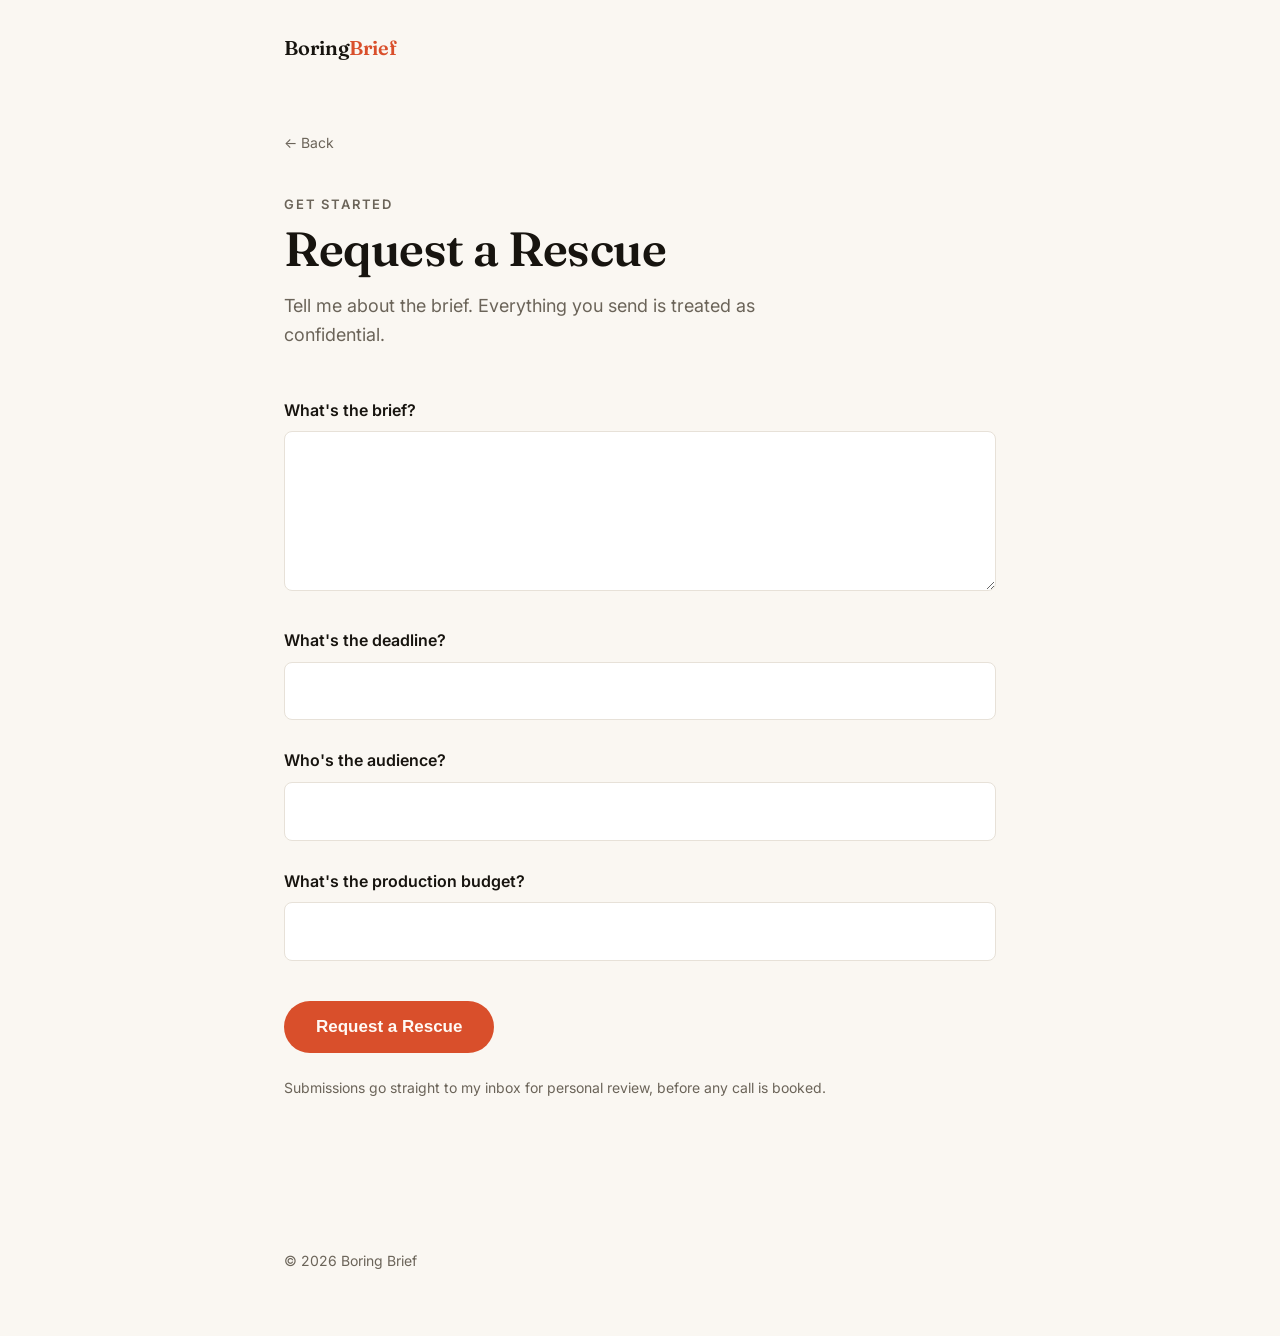
==== request.html @ c3c80d6d "Add files via upload" ====
<!doctype html>
<html lang="en">
<head>
<meta charset="UTF-8">
<meta name="viewport" content="width=device-width, initial-scale=1">
<title>Request a Rescue — Boring Brief</title>
<meta name="description" content="Send your brief for a 48 hour creative sprint.">
<link rel="preconnect" href="https://fonts.googleapis.com">
<link rel="preconnect" href="https://fonts.gstatic.com" crossorigin>
<link href="https://fonts.googleapis.com/css2?family=Fraunces:wght@500;600&family=Inter:wght@400;500;600&display=swap" rel="stylesheet">
<link rel="stylesheet" href="styles.css">
</head>
<body>

<header class="site-header">
  <div class="wrap">
    <a href="index.html" class="wordmark">Boring<span>Brief</span></a>
  </div>
</header>

<main>
  <section class="form-page">
    <div class="wrap">
      <a href="index.html" class="back-link">&larr; Back</a>
      <p class="eyebrow">Get started</p>
      <h1>Request a Rescue</h1>
      <p class="form-intro">Tell me about the brief. Everything you send is treated as confidential.</p>

      <form action="https://formspree.io/f/mgojqqzw" method="POST">

        <div class="field">
          <label for="brief">What's the brief?</label>
          <textarea id="brief" name="What's the brief" required></textarea>
        </div>

        <div class="field">
          <label for="deadline">What's the deadline?</label>
          <input type="text" id="deadline" name="What's the deadline" required>
        </div>

        <div class="field">
          <label for="audience">Who's the audience?</label>
          <input type="text" id="audience" name="Who's the audience" required>
        </div>

        <div class="field">
          <label for="budget">What's the production budget?</label>
          <input type="text" id="budget" name="What's the production budget" required>
        </div>

        <input type="hidden" name="_subject" value="New brief via Boring Brief">

        <div class="form-submit">
          <button type="submit" class="btn">Request a Rescue</button>
        </div>
      </form>

      <p class="form-footer-note">Submissions go straight to my inbox for personal review, before any call is booked.</p>
    </div>
  </section>
</main>

<footer class="site-footer">
  <div class="wrap">
    &copy; 2026 Boring Brief
  </div>
</footer>

</body>
</html>
---- styles.css ----
/* Boring Brief — base styles */

:root {
  --bg: #faf7f2;
  --ink: #17140f;
  --muted: #6b6459;
  --line: #e7e1d8;
  --accent: #d94f2b;
  --accent-ink: #fffaf5;
  --card: #f2ede4;
  --max: 760px;
  --max-wide: 1080px;
}

* {
  box-sizing: border-box;
}

html {
  scroll-behavior: smooth;
}

body {
  margin: 0;
  background: var(--bg);
  color: var(--ink);
  font-family: "Inter", -apple-system, BlinkMacSystemFont, "Segoe UI", sans-serif;
  font-size: 18px;
  line-height: 1.6;
  -webkit-font-smoothing: antialiased;
}

h1, h2, h3 {
  font-family: "Fraunces", Georgia, serif;
  font-weight: 600;
  line-height: 1.1;
  margin: 0 0 0.5em;
  letter-spacing: -0.01em;
}

p {
  margin: 0 0 1em;
}

a {
  color: inherit;
}

img {
  max-width: 100%;
  display: block;
}

.wrap {
  max-width: var(--max);
  margin: 0 auto;
  padding: 0 24px;
}

.wrap-wide {
  max-width: var(--max-wide);
  margin: 0 auto;
  padding: 0 24px;
}

section {
  padding: 96px 0;
  border-bottom: 1px solid var(--line);
}

section:last-of-type {
  border-bottom: none;
}

.eyebrow {
  text-transform: uppercase;
  letter-spacing: 0.14em;
  font-size: 13px;
  font-weight: 600;
  color: var(--muted);
  margin: 0 0 16px;
}

/* Header */

.site-header {
  padding: 32px 0 0;
}

.wordmark {
  display: inline-block;
  text-decoration: none;
  font-family: "Fraunces", Georgia, serif;
  font-size: 20px;
  font-weight: 600;
  letter-spacing: -0.01em;
}

.wordmark span {
  color: var(--accent);
}

/* Hero */

.hero {
  padding-top: 64px;
  padding-bottom: 96px;
}

.hero h1 {
  font-size: clamp(38px, 6vw, 64px);
  max-width: 14ch;
}

.hero .lede p {
  font-size: 20px;
  color: var(--ink);
  max-width: 46ch;
}

.hero .lede p.muted-line {
  color: var(--muted);
}

.hero-cta {
  margin-top: 40px;
}

.trust-line {
  margin-top: 20px;
  font-size: 14px;
  color: var(--muted);
}

/* Buttons */

.btn {
  display: inline-block;
  background: var(--accent);
  color: var(--accent-ink);
  text-decoration: none;
  font-weight: 600;
  font-size: 17px;
  padding: 16px 32px;
  border-radius: 999px;
  border: none;
  cursor: pointer;
  transition: transform 0.15s ease, box-shadow 0.15s ease;
}

.btn:hover {
  transform: translateY(-1px);
  box-shadow: 0 8px 20px rgba(217, 79, 43, 0.28);
}

.btn:active {
  transform: translateY(0);
}

/* Prose lines (preserve short-line rhythm) */

.lines p {
  margin: 0 0 0.9em;
}

.lines p:last-child {
  margin-bottom: 0;
}

/* Checklist */

.checklist {
  list-style: none;
  margin: 24px 0;
  padding: 0;
}

.checklist li {
  position: relative;
  padding-left: 32px;
  margin-bottom: 14px;
  font-size: 19px;
}

.checklist li::before {
  content: "✓";
  position: absolute;
  left: 0;
  color: var(--accent);
  font-weight: 700;
}

/* Who for / not for */

.split {
  display: grid;
  grid-template-columns: 1fr 1fr;
  gap: 48px;
}

@media (max-width: 720px) {
  .split {
    grid-template-columns: 1fr;
    gap: 56px;
  }
}

.split-card h3 {
  font-size: 22px;
  margin-bottom: 20px;
}

.split-card ul {
  margin: 0;
  padding-left: 20px;
}

.split-card li {
  margin-bottom: 12px;
}

.split-card.not-for {
  color: var(--muted);
}

.split-card.not-for h3 {
  color: var(--ink);
}

/* How it works */

.steps {
  counter-reset: step;
  margin-top: 40px;
  display: grid;
  gap: 40px;
}

.step {
  display: grid;
  grid-template-columns: 56px 1fr;
  gap: 24px;
}

.step-number {
  font-family: "Fraunces", Georgia, serif;
  font-size: 32px;
  color: var(--accent);
  line-height: 1;
}

.step h3 {
  font-size: 20px;
  margin-bottom: 8px;
}

.step p {
  color: var(--muted);
  margin-bottom: 0;
}

/* Selected work */

.work-grid {
  display: grid;
  grid-template-columns: repeat(3, 1fr);
  gap: 24px;
  margin-top: 40px;
}

@media (max-width: 820px) {
  .work-grid {
    grid-template-columns: 1fr;
  }
}

.work-item {
  display: block;
}

.work-thumb {
  aspect-ratio: 4 / 5;
  background: var(--card);
  border: 1px solid var(--line);
  border-radius: 12px;
  display: flex;
  align-items: center;
  justify-content: center;
  text-align: center;
  padding: 24px;
}

.work-thumb span {
  font-family: "Fraunces", Georgia, serif;
  font-size: 22px;
  color: var(--ink);
}

.work-caption {
  margin-top: 14px;
  font-size: 15px;
  color: var(--muted);
}

.work-caption strong {
  color: var(--ink);
  font-weight: 600;
}

.work-note {
  margin-top: 32px;
  font-size: 13px;
  color: var(--muted);
  font-style: italic;
}

/* Pricing */

.price-card {
  background: var(--card);
  border: 1px solid var(--line);
  border-radius: 16px;
  padding: 48px;
  margin-top: 32px;
}

.price-headline {
  display: flex;
  align-items: baseline;
  gap: 16px;
  flex-wrap: wrap;
  margin-bottom: 24px;
}

.price-headline h3 {
  font-size: 28px;
  margin: 0;
}

.price-amount {
  font-family: "Fraunces", Georgia, serif;
  font-size: 28px;
  color: var(--accent);
}

.price-card ul {
  margin: 0 0 24px;
  padding-left: 20px;
}

.price-card li {
  margin-bottom: 10px;
}

.addons {
  border-top: 1px solid var(--line);
  padding-top: 24px;
  margin-top: 8px;
}

.addons h4 {
  font-size: 15px;
  text-transform: uppercase;
  letter-spacing: 0.08em;
  color: var(--muted);
  margin: 0 0 16px;
}

.price-note {
  margin-top: 24px;
  font-size: 14px;
  color: var(--muted);
}

/* FAQ */

.faq-item {
  border-bottom: 1px solid var(--line);
}

.faq-item:last-child {
  border-bottom: none;
}

.faq-item summary {
  cursor: pointer;
  list-style: none;
  padding: 24px 0;
  font-family: "Fraunces", Georgia, serif;
  font-size: 19px;
  font-weight: 600;
  display: flex;
  justify-content: space-between;
  align-items: center;
  gap: 16px;
}

.faq-item summary::-webkit-details-marker {
  display: none;
}

.faq-item summary::after {
  content: "+";
  color: var(--accent);
  font-size: 24px;
  flex-shrink: 0;
  transition: transform 0.15s ease;
}

.faq-item[open] summary::after {
  transform: rotate(45deg);
}

.faq-item p {
  padding-bottom: 24px;
  color: var(--muted);
  max-width: 60ch;
}

/* Final CTA */

.final-cta {
  text-align: left;
  padding-top: 96px;
  padding-bottom: 96px;
}

.final-cta h2 {
  font-size: clamp(32px, 5vw, 48px);
}

/* Footer */

.site-footer {
  padding: 40px 0 64px;
  font-size: 14px;
  color: var(--muted);
}

/* Intake form page */

.form-page {
  padding-top: 64px;
}

.form-page .eyebrow {
  margin-bottom: 8px;
}

.form-page h1 {
  font-size: clamp(32px, 5vw, 48px);
  margin-bottom: 16px;
}

.form-intro {
  color: var(--muted);
  max-width: 52ch;
  margin-bottom: 48px;
}

.field {
  margin-bottom: 28px;
}

.field label {
  display: block;
  font-weight: 600;
  margin-bottom: 8px;
  font-size: 16px;
}

.field .hint {
  display: block;
  font-weight: 400;
  color: var(--muted);
  font-size: 14px;
  margin-top: 4px;
}

.field input[type="text"],
.field input[type="date"],
.field input[type="file"],
.field textarea {
  width: 100%;
  font: inherit;
  padding: 14px 16px;
  border: 1px solid var(--line);
  border-radius: 8px;
  background: #fff;
  color: var(--ink);
}

.field textarea {
  min-height: 160px;
  resize: vertical;
}

.field input:focus,
.field textarea:focus {
  outline: none;
  border-color: var(--accent);
}

.form-submit {
  margin-top: 40px;
}

.form-footer-note {
  margin-top: 24px;
  font-size: 14px;
  color: var(--muted);
}

.back-link {
  display: inline-block;
  margin-bottom: 40px;
  font-size: 14px;
  color: var(--muted);
  text-decoration: none;
}

.back-link:hover {
  color: var(--ink);
}
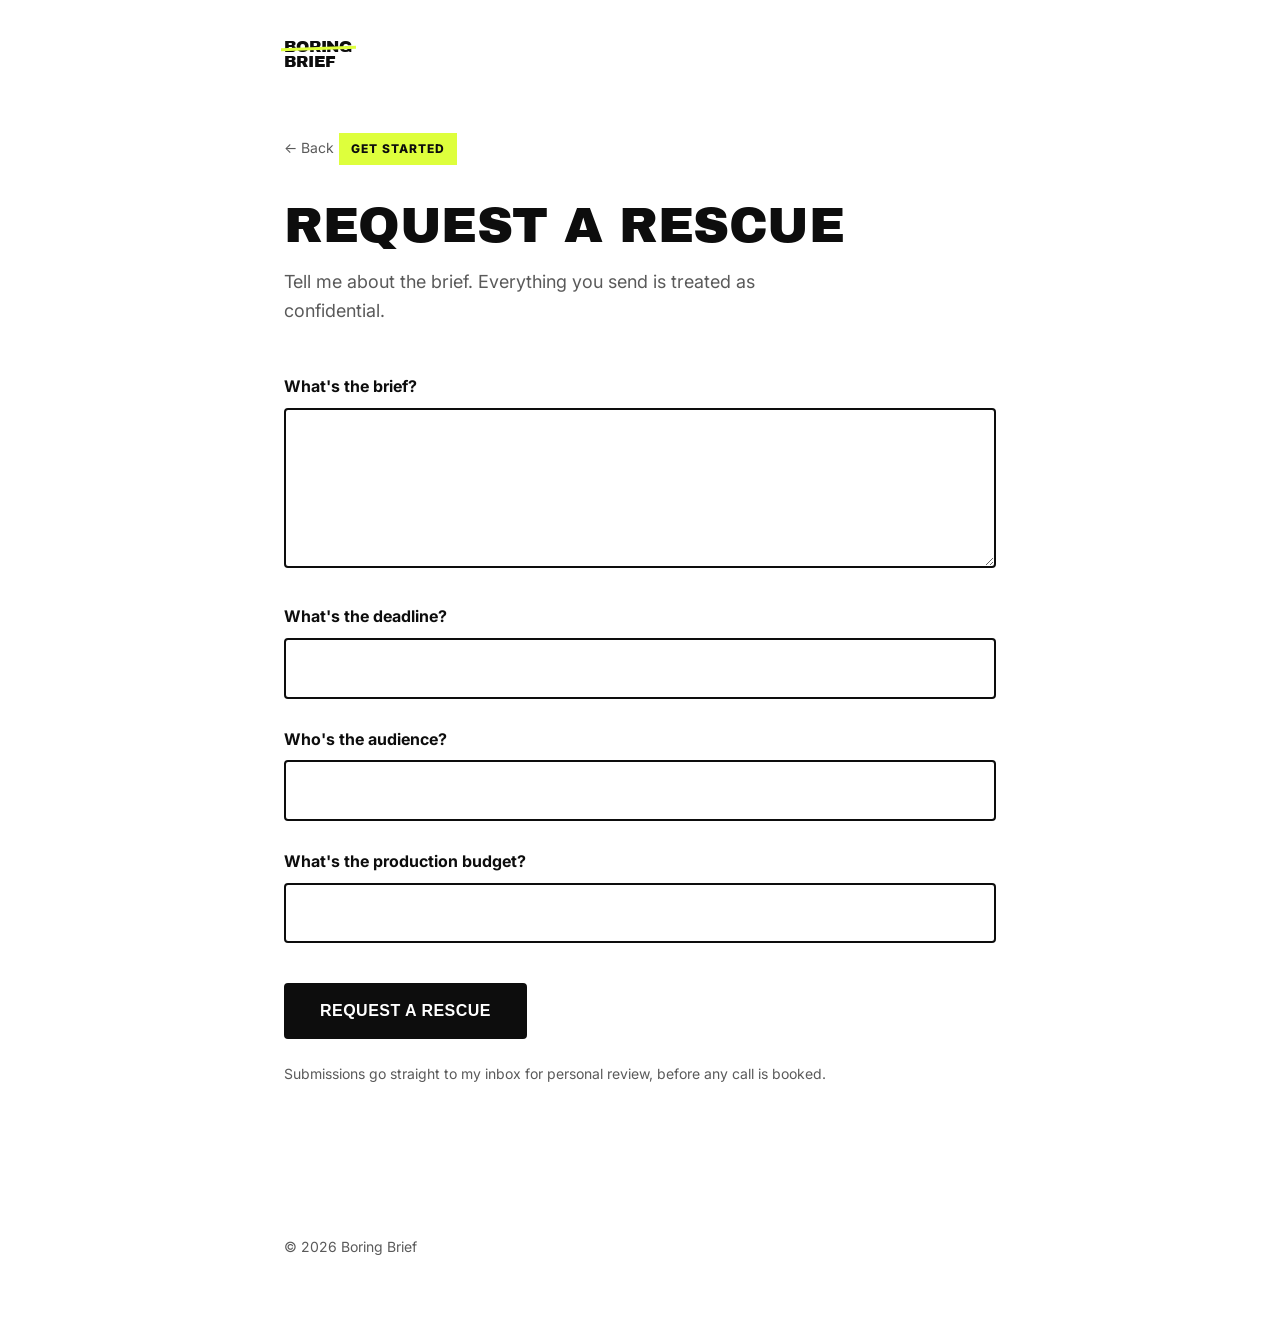
==== commit 13ec0f50: "Add files via upload" ====
--- a/request.html
+++ b/request.html
@@ -7,14 +7,14 @@
 <meta name="description" content="Send your brief for a 48 hour creative sprint.">
 <link rel="preconnect" href="https://fonts.googleapis.com">
 <link rel="preconnect" href="https://fonts.gstatic.com" crossorigin>
-<link href="https://fonts.googleapis.com/css2?family=Fraunces:wght@500;600&family=Inter:wght@400;500;600&display=swap" rel="stylesheet">
+<link href="https://fonts.googleapis.com/css2?family=Archivo+Black&family=Inter:wght@400;500;600;700;800&display=swap" rel="stylesheet">
 <link rel="stylesheet" href="styles.css">
 </head>
 <body>
 
 <header class="site-header">
   <div class="wrap">
-    <a href="index.html" class="wordmark">Boring<span>Brief</span></a>
+    <a href="index.html" class="wordmark"><span class="wm-boring">Boring</span><span>Brief</span></a>
   </div>
 </header>
 
--- a/styles.css
+++ b/styles.css
@@ -1,13 +1,13 @@
 /* Boring Brief — base styles */
 
 :root {
-  --bg: #faf7f2;
-  --ink: #17140f;
-  --muted: #6b6459;
-  --line: #e7e1d8;
-  --accent: #d94f2b;
-  --accent-ink: #fffaf5;
-  --card: #f2ede4;
+  --bg: #ffffff;
+  --ink: #0d0d0d;
+  --muted: #5a5a5a;
+  --line: #0d0d0d;
+  --accent: #DEFF3C;
+  --accent-ink: #0d0d0d;
+  --card: #f4f4f0;
   --max: 760px;
   --max-wide: 1080px;
 }
@@ -31,11 +31,18 @@
 }
 
 h1, h2, h3 {
-  font-family: "Fraunces", Georgia, serif;
-  font-weight: 600;
-  line-height: 1.1;
+  font-family: "Archivo Black", "Inter", sans-serif;
+  font-weight: 400;
+  line-height: 1.05;
   margin: 0 0 0.5em;
   letter-spacing: -0.01em;
+  text-transform: uppercase;
+}
+
+h3 {
+  text-transform: none;
+  font-family: "Inter", sans-serif;
+  font-weight: 800;
 }
 
 p {
@@ -65,7 +72,7 @@
 
 section {
   padding: 96px 0;
-  border-bottom: 1px solid var(--line);
+  border-bottom: 3px solid var(--ink);
 }
 
 section:last-of-type {
@@ -73,12 +80,15 @@
 }
 
 .eyebrow {
-  text-transform: uppercase;
-  letter-spacing: 0.14em;
-  font-size: 13px;
-  font-weight: 600;
-  color: var(--muted);
-  margin: 0 0 16px;
+  display: inline-block;
+  text-transform: uppercase;
+  letter-spacing: 0.08em;
+  font-size: 12px;
+  font-weight: 800;
+  color: var(--ink);
+  background: var(--accent);
+  padding: 6px 12px;
+  margin: 0 0 20px;
 }
 
 /* Header */
@@ -88,16 +98,31 @@
 }
 
 .wordmark {
+  display: inline-flex;
+  flex-direction: column;
+  text-decoration: none;
+  font-family: "Archivo Black", "Inter", sans-serif;
+  font-size: 16px;
+  line-height: 0.92;
+  letter-spacing: -0.01em;
+  text-transform: uppercase;
+  color: var(--ink);
+}
+
+.wordmark .wm-boring {
+  position: relative;
   display: inline-block;
-  text-decoration: none;
-  font-family: "Fraunces", Georgia, serif;
-  font-size: 20px;
-  font-weight: 600;
-  letter-spacing: -0.01em;
-}
-
-.wordmark span {
-  color: var(--accent);
+}
+
+.wordmark .wm-boring::after {
+  content: "";
+  position: absolute;
+  left: -4%;
+  right: -6%;
+  top: 45%;
+  height: 0.2em;
+  background: var(--accent);
+  transform: rotate(-2deg);
 }
 
 /* Hero */
@@ -108,8 +133,8 @@
 }
 
 .hero h1 {
-  font-size: clamp(38px, 6vw, 64px);
-  max-width: 14ch;
+  font-size: clamp(38px, 6.4vw, 68px);
+  max-width: 16ch;
 }
 
 .hero .lede p {
@@ -136,21 +161,24 @@
 
 .btn {
   display: inline-block;
+  background: var(--ink);
+  color: #fff;
+  text-decoration: none;
+  font-weight: 800;
+  text-transform: uppercase;
+  letter-spacing: 0.03em;
+  font-size: 16px;
+  padding: 17px 34px;
+  border-radius: 4px;
+  border: 2px solid var(--ink);
+  cursor: pointer;
+  transition: background 0.15s ease, color 0.15s ease, transform 0.15s ease;
+}
+
+.btn:hover {
   background: var(--accent);
-  color: var(--accent-ink);
-  text-decoration: none;
-  font-weight: 600;
-  font-size: 17px;
-  padding: 16px 32px;
-  border-radius: 999px;
-  border: none;
-  cursor: pointer;
-  transition: transform 0.15s ease, box-shadow 0.15s ease;
-}
-
-.btn:hover {
+  color: var(--ink);
   transform: translateY(-1px);
-  box-shadow: 0 8px 20px rgba(217, 79, 43, 0.28);
 }
 
 .btn:active {
@@ -177,7 +205,7 @@
 
 .checklist li {
   position: relative;
-  padding-left: 32px;
+  padding-left: 36px;
   margin-bottom: 14px;
   font-size: 19px;
 }
@@ -186,8 +214,17 @@
   content: "✓";
   position: absolute;
   left: 0;
+  top: 1px;
+  width: 22px;
+  height: 22px;
+  background: var(--ink);
   color: var(--accent);
+  border-radius: 50%;
+  font-size: 12px;
   font-weight: 700;
+  display: flex;
+  align-items: center;
+  justify-content: center;
 }
 
 /* Who for / not for */
@@ -243,9 +280,9 @@
 }
 
 .step-number {
-  font-family: "Fraunces", Georgia, serif;
-  font-size: 32px;
-  color: var(--accent);
+  font-family: "Archivo Black", sans-serif;
+  font-size: 30px;
+  color: var(--ink);
   line-height: 1;
 }
 
@@ -281,8 +318,8 @@
 .work-thumb {
   aspect-ratio: 4 / 5;
   background: var(--card);
-  border: 1px solid var(--line);
-  border-radius: 12px;
+  border: 2px solid var(--ink);
+  border-radius: 4px;
   display: flex;
   align-items: center;
   justify-content: center;
@@ -291,8 +328,9 @@
 }
 
 .work-thumb span {
-  font-family: "Fraunces", Georgia, serif;
-  font-size: 22px;
+  font-family: "Archivo Black", sans-serif;
+  font-size: 20px;
+  text-transform: uppercase;
   color: var(--ink);
 }
 
@@ -304,7 +342,7 @@
 
 .work-caption strong {
   color: var(--ink);
-  font-weight: 600;
+  font-weight: 700;
 }
 
 .work-note {
@@ -317,9 +355,9 @@
 /* Pricing */
 
 .price-card {
-  background: var(--card);
-  border: 1px solid var(--line);
-  border-radius: 16px;
+  background: var(--ink);
+  color: #fff;
+  border-radius: 8px;
   padding: 48px;
   margin-top: 32px;
 }
@@ -333,14 +371,21 @@
 }
 
 .price-headline h3 {
-  font-size: 28px;
+  font-size: 26px;
   margin: 0;
+  color: #fff;
+  text-transform: uppercase;
+  font-family: "Archivo Black", sans-serif;
 }
 
 .price-amount {
-  font-family: "Fraunces", Georgia, serif;
+  font-family: "Archivo Black", sans-serif;
   font-size: 28px;
   color: var(--accent);
+}
+
+.price-card p {
+  color: rgba(255, 255, 255, 0.85);
 }
 
 .price-card ul {
@@ -353,16 +398,16 @@
 }
 
 .addons {
-  border-top: 1px solid var(--line);
+  border-top: 1px solid rgba(255, 255, 255, 0.25);
   padding-top: 24px;
   margin-top: 8px;
 }
 
 .addons h4 {
-  font-size: 15px;
+  font-size: 14px;
   text-transform: uppercase;
   letter-spacing: 0.08em;
-  color: var(--muted);
+  color: rgba(255, 255, 255, 0.6);
   margin: 0 0 16px;
 }
 
@@ -375,7 +420,7 @@
 /* FAQ */
 
 .faq-item {
-  border-bottom: 1px solid var(--line);
+  border-bottom: 1px solid rgba(13, 13, 13, 0.15);
 }
 
 .faq-item:last-child {
@@ -386,9 +431,9 @@
   cursor: pointer;
   list-style: none;
   padding: 24px 0;
-  font-family: "Fraunces", Georgia, serif;
+  font-family: "Inter", sans-serif;
   font-size: 19px;
-  font-weight: 600;
+  font-weight: 800;
   display: flex;
   justify-content: space-between;
   align-items: center;
@@ -401,9 +446,17 @@
 
 .faq-item summary::after {
   content: "+";
-  color: var(--accent);
-  font-size: 24px;
+  color: var(--ink);
+  background: var(--accent);
+  width: 26px;
+  height: 26px;
+  border-radius: 50%;
+  font-size: 18px;
+  font-weight: 700;
   flex-shrink: 0;
+  display: flex;
+  align-items: center;
+  justify-content: center;
   transition: transform 0.15s ease;
 }
 
@@ -426,7 +479,7 @@
 }
 
 .final-cta h2 {
-  font-size: clamp(32px, 5vw, 48px);
+  font-size: clamp(32px, 5.2vw, 50px);
 }
 
 /* Footer */
@@ -448,7 +501,7 @@
 }
 
 .form-page h1 {
-  font-size: clamp(32px, 5vw, 48px);
+  font-size: clamp(32px, 5.2vw, 50px);
   margin-bottom: 16px;
 }
 
@@ -464,7 +517,7 @@
 
 .field label {
   display: block;
-  font-weight: 600;
+  font-weight: 700;
   margin-bottom: 8px;
   font-size: 16px;
 }
@@ -484,8 +537,8 @@
   width: 100%;
   font: inherit;
   padding: 14px 16px;
-  border: 1px solid var(--line);
-  border-radius: 8px;
+  border: 2px solid var(--ink);
+  border-radius: 4px;
   background: #fff;
   color: var(--ink);
 }
@@ -498,7 +551,7 @@
 .field input:focus,
 .field textarea:focus {
   outline: none;
-  border-color: var(--accent);
+  box-shadow: 0 0 0 3px var(--accent);
 }
 
 .form-submit {
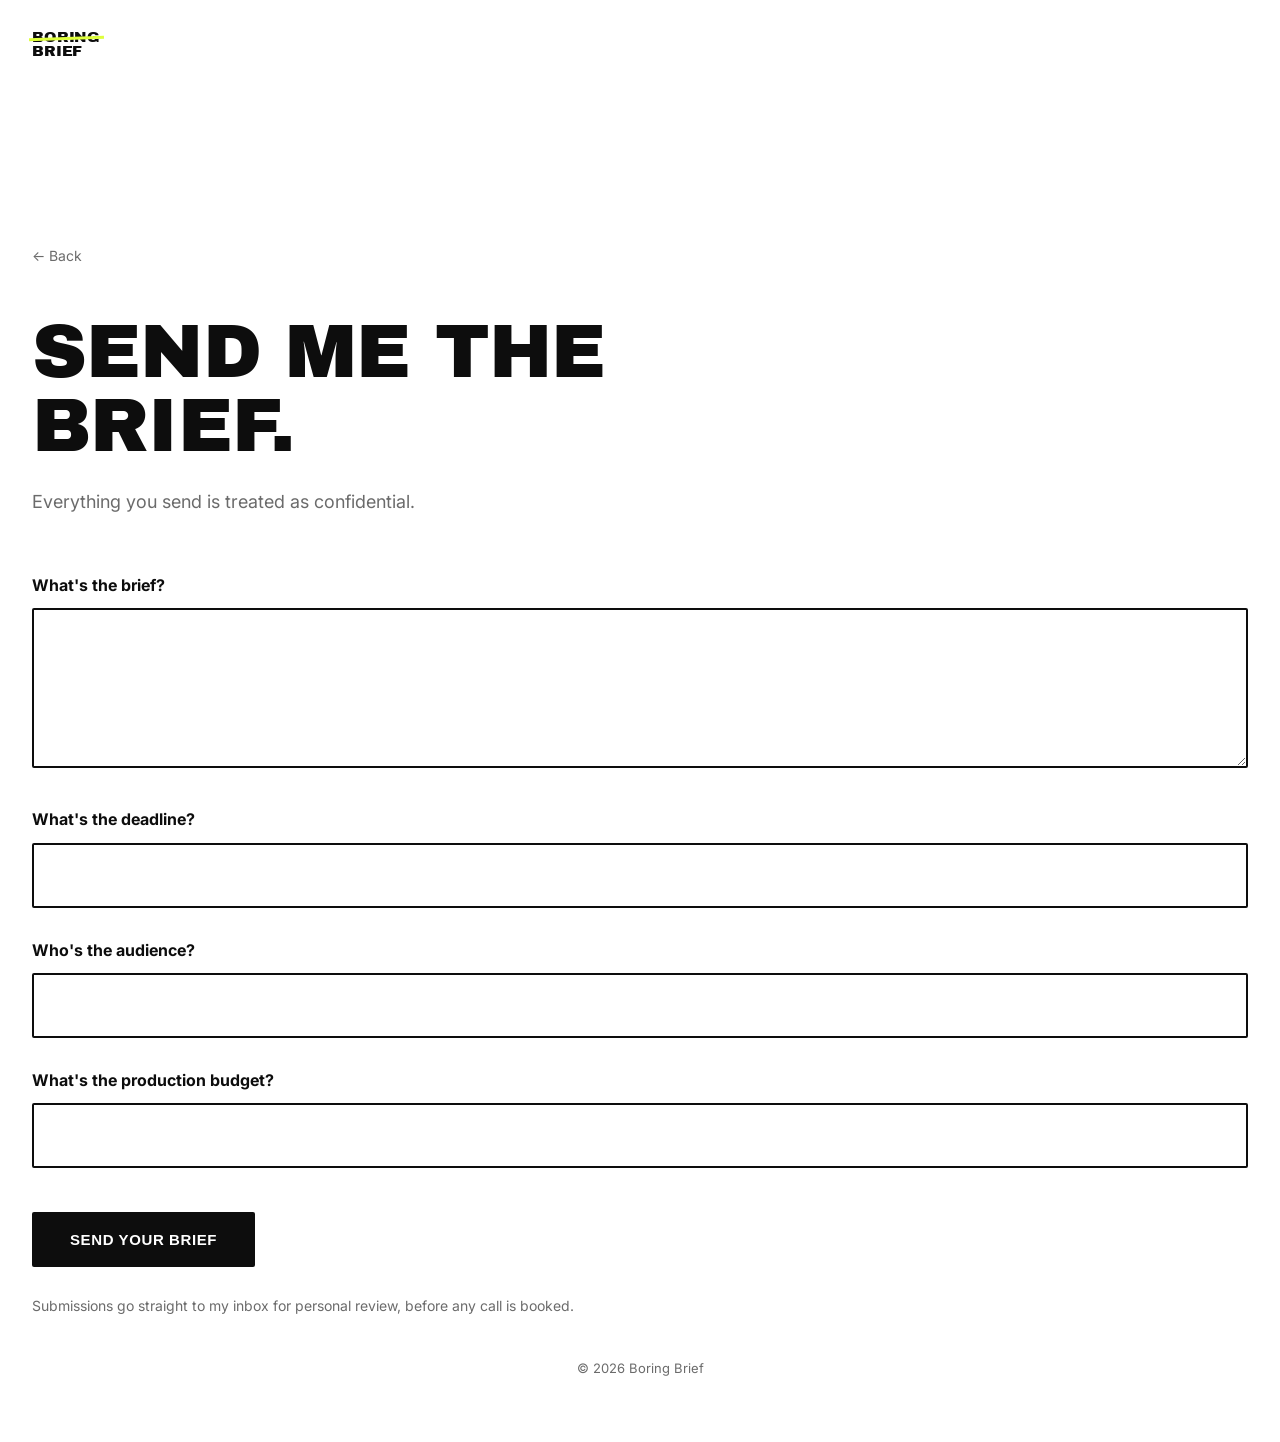
==== commit 7a3034cf: "Add files via upload" ====
--- a/request.html
+++ b/request.html
@@ -3,7 +3,7 @@
 <head>
 <meta charset="UTF-8">
 <meta name="viewport" content="width=device-width, initial-scale=1">
-<title>Request a Rescue — Boring Brief</title>
+<title>Send me the brief — Boring Brief</title>
 <meta name="description" content="Send your brief for a 48 hour creative sprint.">
 <link rel="preconnect" href="https://fonts.googleapis.com">
 <link rel="preconnect" href="https://fonts.gstatic.com" crossorigin>
@@ -13,18 +13,17 @@
 <body>
 
 <header class="site-header">
-  <div class="wrap">
+  <div class="wrap-wide">
     <a href="index.html" class="wordmark"><span class="wm-boring">Boring</span><span>Brief</span></a>
   </div>
 </header>
 
 <main>
   <section class="form-page">
-    <div class="wrap">
+    <div class="wrap-wide">
       <a href="index.html" class="back-link">&larr; Back</a>
-      <p class="eyebrow">Get started</p>
-      <h1>Request a Rescue</h1>
-      <p class="form-intro">Tell me about the brief. Everything you send is treated as confidential.</p>
+      <h1>Send me the brief.</h1>
+      <p class="form-intro">Everything you send is treated as confidential.</p>
 
       <form action="https://formspree.io/f/mgojqqzw" method="POST">
 
@@ -51,7 +50,7 @@
         <input type="hidden" name="_subject" value="New brief via Boring Brief">
 
         <div class="form-submit">
-          <button type="submit" class="btn">Request a Rescue</button>
+          <button type="submit" class="btn">Send your brief</button>
         </div>
       </form>
 
@@ -61,7 +60,7 @@
 </main>
 
 <footer class="site-footer">
-  <div class="wrap">
+  <div class="wrap-wide">
     &copy; 2026 Boring Brief
   </div>
 </footer>
--- a/styles.css
+++ b/styles.css
@@ -1,15 +1,12 @@
-/* Boring Brief — base styles */
+/* Boring Brief — editorial / cinematic system */
 
 :root {
   --bg: #ffffff;
   --ink: #0d0d0d;
-  --muted: #5a5a5a;
-  --line: #0d0d0d;
+  --muted: #6b6b6b;
   --accent: #DEFF3C;
-  --accent-ink: #0d0d0d;
-  --card: #f4f4f0;
-  --max: 760px;
-  --max-wide: 1080px;
+  --max-wide: 1320px;
+  --ease: cubic-bezier(0.16, 0.84, 0.44, 1);
 }
 
 * {
@@ -33,68 +30,63 @@
 h1, h2, h3 {
   font-family: "Archivo Black", "Inter", sans-serif;
   font-weight: 400;
-  line-height: 1.05;
-  margin: 0 0 0.5em;
+  line-height: 0.98;
+  margin: 0;
   letter-spacing: -0.01em;
   text-transform: uppercase;
 }
 
-h3 {
-  text-transform: none;
-  font-family: "Inter", sans-serif;
-  font-weight: 800;
-}
-
 p {
-  margin: 0 0 1em;
+  margin: 0;
 }
 
 a {
   color: inherit;
-}
-
-img {
-  max-width: 100%;
-  display: block;
-}
-
-.wrap {
-  max-width: var(--max);
-  margin: 0 auto;
-  padding: 0 24px;
 }
 
 .wrap-wide {
   max-width: var(--max-wide);
   margin: 0 auto;
-  padding: 0 24px;
-}
-
-section {
-  padding: 96px 0;
-  border-bottom: 3px solid var(--ink);
-}
-
-section:last-of-type {
-  border-bottom: none;
-}
-
-.eyebrow {
-  display: inline-block;
-  text-transform: uppercase;
-  letter-spacing: 0.08em;
-  font-size: 12px;
-  font-weight: 800;
-  color: var(--ink);
-  background: var(--accent);
-  padding: 6px 12px;
-  margin: 0 0 20px;
+  padding: 0 32px;
+}
+
+/* Scroll reveal */
+
+.reveal {
+  opacity: 0;
+  transform: translateY(28px);
+  transition: opacity 0.8s var(--ease), transform 0.8s var(--ease);
+  will-change: opacity, transform;
+}
+
+.reveal.is-visible {
+  opacity: 1;
+  transform: none;
+}
+
+@media (prefers-reduced-motion: reduce) {
+  .reveal {
+    opacity: 1;
+    transform: none;
+    transition: none;
+  }
 }
 
 /* Header */
 
 .site-header {
-  padding: 32px 0 0;
+  position: sticky;
+  top: 0;
+  z-index: 20;
+  background: rgba(255, 255, 255, 0.88);
+  backdrop-filter: blur(6px);
+  padding: 22px 0;
+}
+
+.header-row {
+  display: flex;
+  align-items: center;
+  justify-content: space-between;
 }
 
 .wordmark {
@@ -102,7 +94,7 @@
   flex-direction: column;
   text-decoration: none;
   font-family: "Archivo Black", "Inter", sans-serif;
-  font-size: 16px;
+  font-size: 15px;
   line-height: 0.92;
   letter-spacing: -0.01em;
   text-transform: uppercase;
@@ -125,36 +117,21 @@
   transform: rotate(-2deg);
 }
 
-/* Hero */
-
-.hero {
-  padding-top: 64px;
-  padding-bottom: 96px;
-}
-
-.hero h1 {
-  font-size: clamp(38px, 6.4vw, 68px);
-  max-width: 16ch;
-}
-
-.hero .lede p {
-  font-size: 20px;
-  color: var(--ink);
-  max-width: 46ch;
-}
-
-.hero .lede p.muted-line {
-  color: var(--muted);
-}
-
-.hero-cta {
-  margin-top: 40px;
-}
-
-.trust-line {
-  margin-top: 20px;
-  font-size: 14px;
-  color: var(--muted);
+.nav-cta {
+  font-size: 13px;
+  font-weight: 700;
+  text-transform: uppercase;
+  letter-spacing: 0.06em;
+  text-decoration: none;
+  color: var(--ink);
+  border-bottom: 2px solid var(--accent);
+  padding-bottom: 2px;
+}
+
+/* Scenes — base rhythm */
+
+.scene {
+  padding: 140px 0;
 }
 
 /* Buttons */
@@ -166,274 +143,433 @@
   text-decoration: none;
   font-weight: 800;
   text-transform: uppercase;
-  letter-spacing: 0.03em;
-  font-size: 16px;
-  padding: 17px 34px;
-  border-radius: 4px;
-  border: 2px solid var(--ink);
+  letter-spacing: 0.04em;
+  font-size: 15px;
+  padding: 19px 38px;
+  border-radius: 2px;
+  border: none;
   cursor: pointer;
-  transition: background 0.15s ease, color 0.15s ease, transform 0.15s ease;
+  transition: background 0.2s var(--ease), color 0.2s var(--ease), transform 0.2s var(--ease);
 }
 
 .btn:hover {
   background: var(--accent);
   color: var(--ink);
-  transform: translateY(-1px);
-}
-
-.btn:active {
-  transform: translateY(0);
-}
-
-/* Prose lines (preserve short-line rhythm) */
-
-.lines p {
-  margin: 0 0 0.9em;
-}
-
-.lines p:last-child {
-  margin-bottom: 0;
-}
-
-/* Checklist */
-
-.checklist {
+  transform: translateY(-2px);
+}
+
+.btn-inverse {
+  background: var(--accent);
+  color: var(--ink);
+}
+
+.btn-inverse:hover {
+  background: #fff;
+  color: var(--ink);
+}
+
+/* SCENE 1 — HERO */
+
+.hero-scene {
+  min-height: 100vh;
+  display: flex;
+  flex-direction: column;
+  justify-content: center;
+  padding-top: 120px;
+  padding-bottom: 48px;
+}
+
+.hero-scene h1 {
+  font-size: clamp(48px, 10.5vw, 148px);
+  max-width: 18ch;
+}
+
+.hero-sub {
+  margin-top: 32px;
+  font-size: clamp(18px, 2vw, 24px);
+  color: var(--muted);
+  max-width: 42ch;
+  font-family: "Inter", sans-serif;
+  text-transform: none;
+}
+
+.hero-cta {
+  margin-top: 44px;
+}
+
+.trust-strip {
+  margin-top: 96px;
+  padding: 0 32px;
+  font-size: 12px;
+  text-transform: uppercase;
+  letter-spacing: 0.1em;
+  color: var(--muted);
+}
+
+/* SCENE 2 — PROBLEM */
+
+.problem-scene h2 {
+  font-size: clamp(36px, 6.5vw, 88px);
+  max-width: 16ch;
+  margin-bottom: 96px;
+}
+
+.beat-lines {
+  display: flex;
+  flex-direction: column;
+  gap: 28px;
+}
+
+.beat {
+  font-family: "Inter", sans-serif;
+  font-size: clamp(24px, 3.4vw, 40px);
+  font-weight: 500;
+  color: var(--ink);
+  max-width: 20ch;
+}
+
+.beat-pause {
+  margin-top: 24px;
+  color: var(--muted);
+}
+
+.beat-final {
+  margin-top: 24px;
+  font-weight: 800;
+}
+
+.beat-final::before {
+  content: "";
+  display: inline-block;
+  width: 40px;
+  height: 4px;
+  background: var(--accent);
+  margin-bottom: 20px;
+  vertical-align: top;
+}
+
+/* SCENE 3 — RECOGNITION */
+
+.recognition-scene h2 {
+  font-size: clamp(36px, 6.5vw, 88px);
+  max-width: 16ch;
+  margin-bottom: 80px;
+}
+
+.recognition-grid {
+  display: grid;
+  grid-template-columns: 1.4fr 1fr;
+  gap: 64px;
+  align-items: start;
+}
+
+@media (max-width: 860px) {
+  .recognition-grid {
+    grid-template-columns: 1fr;
+    gap: 40px;
+  }
+}
+
+.big-list {
   list-style: none;
-  margin: 24px 0;
+  margin: 0;
   padding: 0;
 }
 
-.checklist li {
-  position: relative;
-  padding-left: 36px;
-  margin-bottom: 14px;
-  font-size: 19px;
-}
-
-.checklist li::before {
-  content: "✓";
-  position: absolute;
-  left: 0;
-  top: 1px;
-  width: 22px;
-  height: 22px;
-  background: var(--ink);
-  color: var(--accent);
-  border-radius: 50%;
-  font-size: 12px;
-  font-weight: 700;
-  display: flex;
-  align-items: center;
-  justify-content: center;
-}
-
-/* Who for / not for */
-
-.split {
+.big-list li {
+  font-family: "Inter", sans-serif;
+  font-size: clamp(20px, 2.6vw, 28px);
+  font-weight: 600;
+  padding: 22px 0;
+  border-top: 1px solid rgba(13, 13, 13, 0.15);
+}
+
+.big-list li:last-child {
+  border-bottom: 1px solid rgba(13, 13, 13, 0.15);
+}
+
+.recognition-note {
+  font-size: 15px;
+  color: var(--muted);
+  padding-top: 22px;
+}
+
+/* WHO IT'S FOR */
+
+.forwho-scene {
+  padding-top: 0;
+}
+
+.split-editorial {
   display: grid;
   grid-template-columns: 1fr 1fr;
-  gap: 48px;
-}
-
-@media (max-width: 720px) {
-  .split {
+  gap: 64px;
+}
+
+@media (max-width: 860px) {
+  .split-editorial {
     grid-template-columns: 1fr;
     gap: 56px;
   }
 }
 
-.split-card h3 {
-  font-size: 22px;
-  margin-bottom: 20px;
-}
-
-.split-card ul {
-  margin: 0;
-  padding-left: 20px;
-}
-
-.split-card li {
-  margin-bottom: 12px;
-}
-
-.split-card.not-for {
-  color: var(--muted);
-}
-
-.split-card.not-for h3 {
-  color: var(--ink);
-}
-
-/* How it works */
-
-.steps {
-  counter-reset: step;
-  margin-top: 40px;
-  display: grid;
-  gap: 40px;
-}
-
-.step {
-  display: grid;
-  grid-template-columns: 56px 1fr;
-  gap: 24px;
-}
-
-.step-number {
+.split-label {
+  font-size: 12px;
+  text-transform: uppercase;
+  letter-spacing: 0.1em;
+  font-weight: 800;
+  color: var(--ink);
+  margin-bottom: 24px;
+}
+
+.split-not .split-label {
+  color: var(--muted);
+}
+
+.split-line {
+  font-family: "Inter", sans-serif;
+  font-size: clamp(18px, 2vw, 22px);
+  margin-bottom: 16px;
+  max-width: 34ch;
+}
+
+.split-not .split-line {
+  color: var(--muted);
+}
+
+/* SCENE 4 — JOURNEY */
+
+.journey-scene h2 {
+  font-size: clamp(32px, 5.5vw, 64px);
+  margin-bottom: 96px;
+  max-width: 16ch;
+}
+
+.journey {
+  display: flex;
+  flex-direction: column;
+  align-items: flex-start;
+}
+
+.journey-step {
+  display: flex;
+  flex-direction: column;
+  gap: 6px;
+  padding: 8px 0;
+}
+
+.journey-word {
   font-family: "Archivo Black", sans-serif;
-  font-size: 30px;
-  color: var(--ink);
-  line-height: 1;
-}
-
-.step h3 {
-  font-size: 20px;
-  margin-bottom: 8px;
-}
-
-.step p {
-  color: var(--muted);
-  margin-bottom: 0;
-}
-
-/* Selected work */
-
-.work-grid {
-  display: grid;
-  grid-template-columns: repeat(3, 1fr);
-  gap: 24px;
-  margin-top: 40px;
-}
-
-@media (max-width: 820px) {
-  .work-grid {
-    grid-template-columns: 1fr;
-  }
-}
-
-.work-item {
+  text-transform: uppercase;
+  font-size: clamp(28px, 4.6vw, 52px);
+}
+
+.journey-detail {
+  font-family: "Inter", sans-serif;
+  font-size: 15px;
+  color: var(--muted);
+}
+
+.journey-arrow {
+  font-size: 28px;
+  color: var(--accent);
+  padding: 6px 0;
+  -webkit-text-stroke: 1px var(--ink);
+}
+
+.journey-win .journey-word {
+  color: var(--ink);
+  background: var(--accent);
+  padding: 4px 18px;
+  display: inline-block;
+}
+
+/* SCENE 5 — WORK */
+
+.work-scene {
+  padding: 140px 0 0;
+}
+
+.work-scene > .wrap-wide h2 {
+  font-size: clamp(36px, 6.5vw, 88px);
+  max-width: 16ch;
+  margin-bottom: 40px;
+}
+
+.case-panel {
+  border-top: 1px solid rgba(13, 13, 13, 0.15);
+  min-height: 78vh;
+  display: flex;
+  align-items: center;
+  background: #fff;
+  color: var(--ink);
+}
+
+.case-panel-dark {
+  background: var(--ink);
+  color: #fff;
+}
+
+.case-inner {
+  width: 100%;
+  padding: 80px 32px;
+}
+
+.case-name {
+  font-size: clamp(44px, 9vw, 120px);
+  margin-bottom: 56px;
+}
+
+.case-beats {
+  display: flex;
+  flex-direction: column;
+  gap: 20px;
+  max-width: 56ch;
+}
+
+.case-beats p {
+  font-family: "Inter", sans-serif;
+  font-size: clamp(18px, 2.1vw, 23px);
+}
+
+.case-beats span {
   display: block;
-}
-
-.work-thumb {
-  aspect-ratio: 4 / 5;
-  background: var(--card);
-  border: 2px solid var(--ink);
-  border-radius: 4px;
+  font-size: 12px;
+  text-transform: uppercase;
+  letter-spacing: 0.1em;
+  font-weight: 800;
+  color: var(--accent);
+  -webkit-text-stroke: 0.4px var(--ink);
+  margin-bottom: 6px;
+}
+
+.case-panel-dark .case-beats span {
+  -webkit-text-stroke: 0;
+}
+
+.work-note {
+  font-size: 13px;
+  color: var(--muted);
+  font-style: italic;
+  padding: 40px 32px 0;
+}
+
+/* SCENE 6 — PRODUCT */
+
+.product-scene {
+  background: var(--ink);
+  color: #fff;
+  min-height: 100vh;
   display: flex;
   align-items: center;
   justify-content: center;
   text-align: center;
-  padding: 24px;
-}
-
-.work-thumb span {
+  padding: 120px 32px;
+}
+
+.product-block {
+  max-width: 560px;
+}
+
+.product-label {
+  font-size: 12px;
+  text-transform: uppercase;
+  letter-spacing: 0.14em;
+  color: rgba(255, 255, 255, 0.55);
+  margin-bottom: 24px;
+}
+
+.product-name {
+  font-size: clamp(30px, 4.6vw, 46px);
+  color: #fff;
+  margin-bottom: 28px;
+}
+
+.product-price {
   font-family: "Archivo Black", sans-serif;
-  font-size: 20px;
-  text-transform: uppercase;
-  color: var(--ink);
-}
-
-.work-caption {
-  margin-top: 14px;
-  font-size: 15px;
-  color: var(--muted);
-}
-
-.work-caption strong {
-  color: var(--ink);
-  font-weight: 700;
-}
-
-.work-note {
+  font-size: clamp(64px, 11vw, 128px);
+  color: var(--accent);
+  line-height: 0.9;
+}
+
+.product-time {
+  font-size: 13px;
+  text-transform: uppercase;
+  letter-spacing: 0.1em;
+  color: rgba(255, 255, 255, 0.55);
+  margin-top: 16px;
+  margin-bottom: 48px;
+}
+
+.product-list {
+  list-style: none;
+  margin: 0 0 32px;
+  padding: 0;
+  font-family: "Inter", sans-serif;
+  font-size: 19px;
+  display: flex;
+  flex-direction: column;
+  gap: 14px;
+}
+
+.product-done {
+  font-weight: 800;
+  text-transform: uppercase;
+  letter-spacing: 0.06em;
+  font-size: 13px;
+  color: rgba(255, 255, 255, 0.55);
+  margin-bottom: 36px;
+}
+
+.product-fine {
   margin-top: 32px;
   font-size: 13px;
-  color: var(--muted);
+  color: rgba(255, 255, 255, 0.5);
+  max-width: 42ch;
+  margin-left: auto;
+  margin-right: auto;
+}
+
+/* SCENE 7 — ABOUT */
+
+.about-scene {
+  min-height: 70vh;
+  display: flex;
+  align-items: center;
+}
+
+.about-quote {
+  font-family: "Inter", sans-serif;
   font-style: italic;
-}
-
-/* Pricing */
-
-.price-card {
-  background: var(--ink);
-  color: #fff;
-  border-radius: 8px;
-  padding: 48px;
-  margin-top: 32px;
-}
-
-.price-headline {
-  display: flex;
-  align-items: baseline;
-  gap: 16px;
-  flex-wrap: wrap;
-  margin-bottom: 24px;
-}
-
-.price-headline h3 {
-  font-size: 26px;
-  margin: 0;
-  color: #fff;
-  text-transform: uppercase;
-  font-family: "Archivo Black", sans-serif;
-}
-
-.price-amount {
-  font-family: "Archivo Black", sans-serif;
-  font-size: 28px;
-  color: var(--accent);
-}
-
-.price-card p {
-  color: rgba(255, 255, 255, 0.85);
-}
-
-.price-card ul {
-  margin: 0 0 24px;
-  padding-left: 20px;
-}
-
-.price-card li {
-  margin-bottom: 10px;
-}
-
-.addons {
-  border-top: 1px solid rgba(255, 255, 255, 0.25);
-  padding-top: 24px;
-  margin-top: 8px;
-}
-
-.addons h4 {
-  font-size: 14px;
-  text-transform: uppercase;
-  letter-spacing: 0.08em;
-  color: rgba(255, 255, 255, 0.6);
-  margin: 0 0 16px;
-}
-
-.price-note {
-  margin-top: 24px;
-  font-size: 14px;
-  color: var(--muted);
+  font-weight: 500;
+  font-size: clamp(26px, 4.6vw, 48px);
+  max-width: 20ch;
+  line-height: 1.35;
 }
 
 /* FAQ */
+
+.faq-scene h2 {
+  font-size: clamp(32px, 5.5vw, 60px);
+  margin-bottom: 56px;
+  max-width: 16ch;
+}
 
 .faq-item {
   border-bottom: 1px solid rgba(13, 13, 13, 0.15);
 }
 
-.faq-item:last-child {
-  border-bottom: none;
+.faq-item:first-child {
+  border-top: 1px solid rgba(13, 13, 13, 0.15);
 }
 
 .faq-item summary {
   cursor: pointer;
   list-style: none;
-  padding: 24px 0;
-  font-family: "Inter", sans-serif;
-  font-size: 19px;
-  font-weight: 800;
+  padding: 26px 0;
+  font-family: "Inter", sans-serif;
+  font-size: clamp(18px, 2vw, 21px);
+  font-weight: 700;
   display: flex;
   justify-content: space-between;
   align-items: center;
@@ -457,7 +593,7 @@
   display: flex;
   align-items: center;
   justify-content: center;
-  transition: transform 0.15s ease;
+  transition: transform 0.2s var(--ease);
 }
 
 .faq-item[open] summary::after {
@@ -465,80 +601,85 @@
 }
 
 .faq-item p {
-  padding-bottom: 24px;
+  padding-bottom: 26px;
   color: var(--muted);
   max-width: 60ch;
-}
-
-/* Final CTA */
-
-.final-cta {
-  text-align: left;
-  padding-top: 96px;
-  padding-bottom: 96px;
-}
-
-.final-cta h2 {
-  font-size: clamp(32px, 5.2vw, 50px);
+  font-size: 16px;
+}
+
+/* FINAL CTA */
+
+.final-scene {
+  min-height: 90vh;
+  display: flex;
+  flex-direction: column;
+  justify-content: center;
+}
+
+.final-scene h2 {
+  font-size: clamp(40px, 7.5vw, 96px);
+  margin-bottom: 40px;
+}
+
+.final-line {
+  font-family: "Inter", sans-serif;
+  font-size: clamp(18px, 2.2vw, 24px);
+  color: var(--muted);
+  max-width: 40ch;
+  margin-bottom: 8px;
+}
+
+.final-scene .hero-cta {
+  margin-top: 40px;
 }
 
 /* Footer */
 
 .site-footer {
   padding: 40px 0 64px;
-  font-size: 14px;
-  color: var(--muted);
+  font-size: 13px;
+  color: var(--muted);
+  text-align: center;
 }
 
 /* Intake form page */
 
 .form-page {
-  padding-top: 64px;
-}
-
-.form-page .eyebrow {
-  margin-bottom: 8px;
+  padding-top: 160px;
+  min-height: 100vh;
 }
 
 .form-page h1 {
-  font-size: clamp(32px, 5.2vw, 50px);
-  margin-bottom: 16px;
+  font-size: clamp(38px, 6.5vw, 76px);
+  margin-bottom: 24px;
+  max-width: 16ch;
 }
 
 .form-intro {
   color: var(--muted);
-  max-width: 52ch;
-  margin-bottom: 48px;
+  max-width: 48ch;
+  margin-bottom: 56px;
+  font-size: 18px;
 }
 
 .field {
-  margin-bottom: 28px;
+  margin-bottom: 30px;
 }
 
 .field label {
   display: block;
   font-weight: 700;
-  margin-bottom: 8px;
+  margin-bottom: 10px;
   font-size: 16px;
 }
 
-.field .hint {
-  display: block;
-  font-weight: 400;
-  color: var(--muted);
-  font-size: 14px;
-  margin-top: 4px;
-}
-
 .field input[type="text"],
-.field input[type="date"],
-.field input[type="file"],
 .field textarea {
   width: 100%;
   font: inherit;
-  padding: 14px 16px;
+  padding: 16px 18px;
   border: 2px solid var(--ink);
-  border-radius: 4px;
+  border-radius: 2px;
   background: #fff;
   color: var(--ink);
 }
@@ -555,18 +696,18 @@
 }
 
 .form-submit {
-  margin-top: 40px;
+  margin-top: 44px;
 }
 
 .form-footer-note {
-  margin-top: 24px;
+  margin-top: 28px;
   font-size: 14px;
   color: var(--muted);
 }
 
 .back-link {
   display: inline-block;
-  margin-bottom: 40px;
+  margin-bottom: 48px;
   font-size: 14px;
   color: var(--muted);
   text-decoration: none;
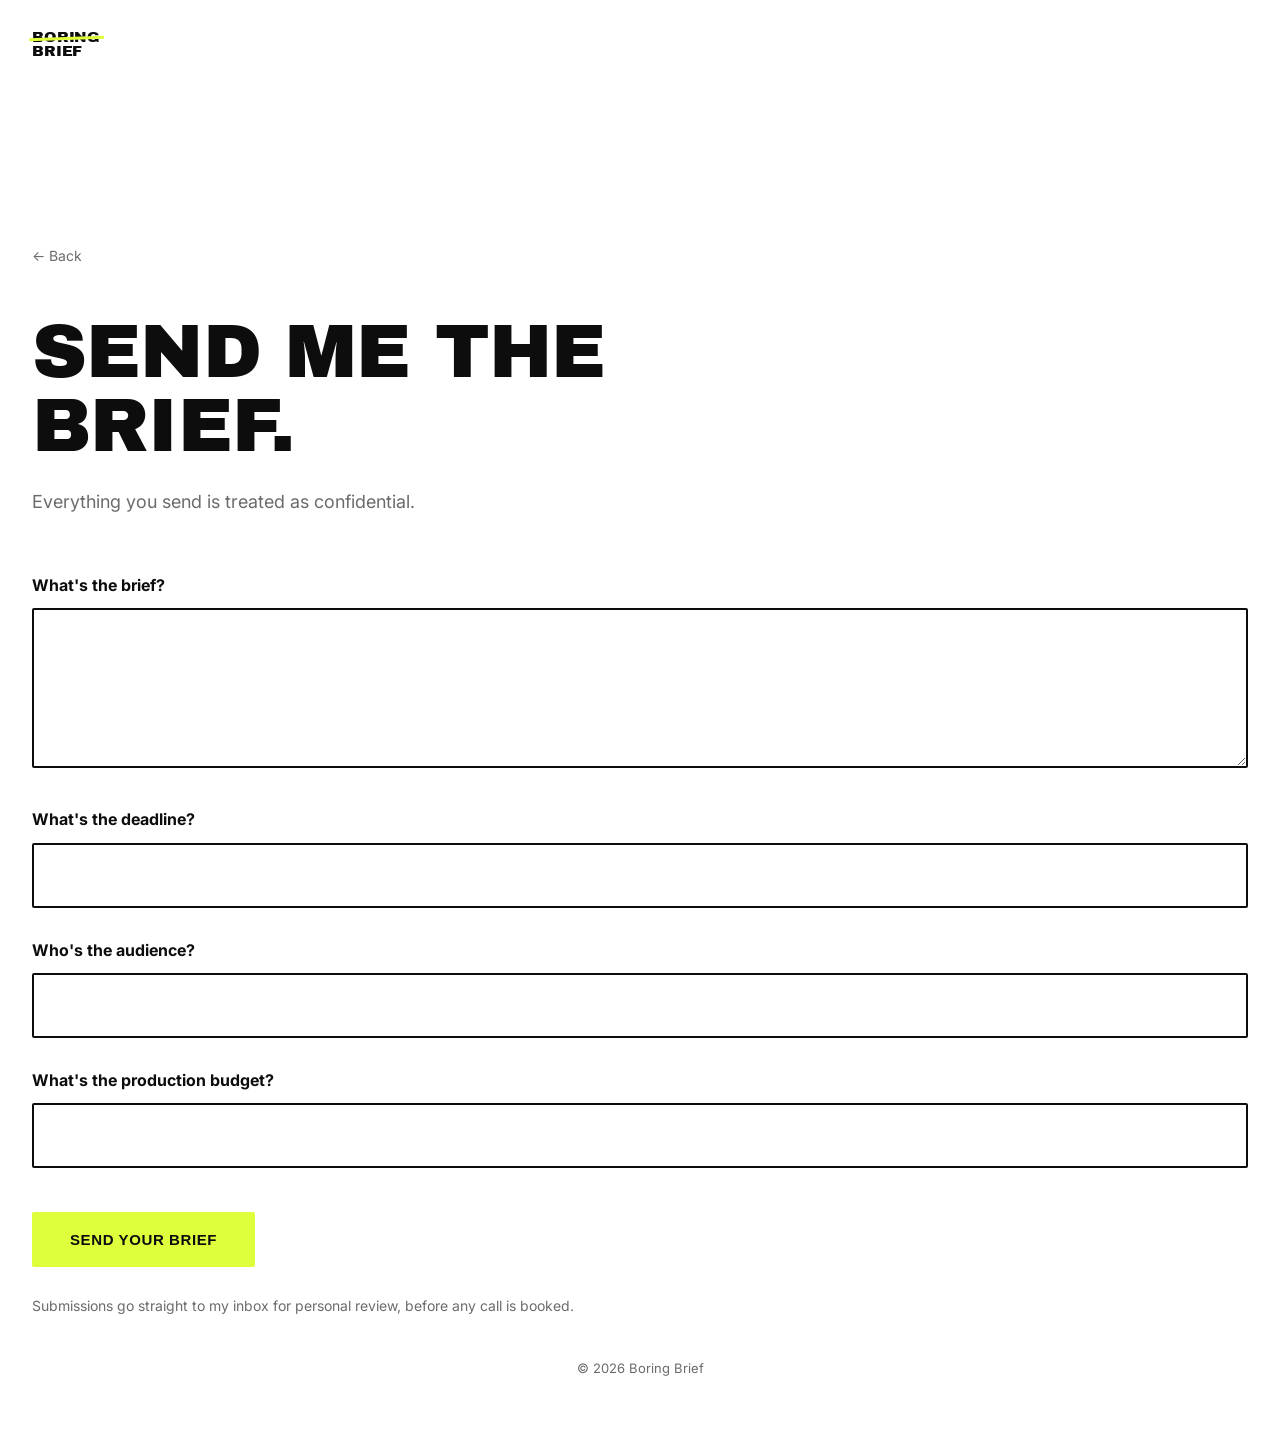
==== commit 97bbe54d: "Real client logos, TikTok embeds, portrait, and copy fixes" ====
--- a/request.html
+++ b/request.html
@@ -8,7 +8,7 @@
 <link rel="preconnect" href="https://fonts.googleapis.com">
 <link rel="preconnect" href="https://fonts.gstatic.com" crossorigin>
 <link href="https://fonts.googleapis.com/css2?family=Archivo+Black&family=Inter:wght@400;500;600;700;800&display=swap" rel="stylesheet">
-<link rel="stylesheet" href="styles.css">
+<link rel="stylesheet" href="styles.css?v=2026070810">
 </head>
 <body>
 
--- a/styles.css
+++ b/styles.css
@@ -138,8 +138,8 @@
 
 .btn {
   display: inline-block;
-  background: var(--ink);
-  color: #fff;
+  background: var(--accent);
+  color: var(--ink);
   text-decoration: none;
   font-weight: 800;
   text-transform: uppercase;
@@ -153,8 +153,8 @@
 }
 
 .btn:hover {
-  background: var(--accent);
-  color: var(--ink);
+  background: var(--ink);
+  color: #fff;
   transform: translateY(-2px);
 }
 
@@ -180,7 +180,7 @@
 }
 
 .hero-scene h1 {
-  font-size: clamp(48px, 10.5vw, 148px);
+  font-size: clamp(40px, 7.6vw, 104px);
   max-width: 18ch;
 }
 
@@ -206,6 +206,54 @@
   color: var(--muted);
 }
 
+/* CLIENT BANNER */
+
+.client-banner {
+  background: #fff;
+  border-top: 1px solid rgba(13, 13, 13, 0.08);
+  border-bottom: 1px solid rgba(13, 13, 13, 0.08);
+  padding: 64px 0;
+}
+
+.client-banner-label {
+  font-family: "Inter", sans-serif;
+  font-size: 11px;
+  font-weight: 700;
+  letter-spacing: 0.16em;
+  text-transform: uppercase;
+  color: rgba(13, 13, 13, 0.4);
+  text-align: center;
+  margin-bottom: 40px;
+}
+
+.client-logos {
+  display: flex;
+  flex-wrap: wrap;
+  align-items: center;
+  justify-content: center;
+  gap: 20px;
+}
+
+.client-logo-chip {
+  background: #fff;
+  border: 1px solid rgba(13, 13, 13, 0.1);
+  border-radius: 8px;
+  padding: 22px 36px;
+  height: 128px;
+  display: flex;
+  align-items: center;
+  justify-content: center;
+}
+
+.client-logo-chip img {
+  max-height: 76px;
+  max-width: 220px;
+  width: auto;
+  height: auto;
+  object-fit: contain;
+  display: block;
+}
+
 /* SCENE 2 — PROBLEM */
 
 .problem-scene h2 {
@@ -240,15 +288,140 @@
 
 .beat-final::before {
   content: "";
-  display: inline-block;
+  display: block;
   width: 40px;
   height: 4px;
   background: var(--accent);
   margin-bottom: 20px;
-  vertical-align: top;
+}
+
+/* PHILOSOPHY (dark) */
+
+.philosophy-scene {
+  background: var(--ink);
+  color: #fff;
+}
+
+.philosophy-scene h2 {
+  font-size: clamp(36px, 6.5vw, 88px);
+}
+
+.philosophy-scene .beat {
+  color: rgba(255, 255, 255, 0.82);
+  font-size: clamp(17px, 1.7vw, 21px);
+  max-width: 42ch;
+}
+
+.philosophy-scene .beat-pause {
+  color: rgba(255, 255, 255, 0.5);
+}
+
+.philosophy-scene .beat-final {
+  color: #fff;
+}
+
+.philosophy-scene .hero-cta {
+  margin-top: 56px;
+}
+
+/* Split layout — used by Philosophy and Authority to avoid a
+   thin left-pinned column with dead space on wide viewports */
+
+.split-scene {
+  display: grid;
+  grid-template-columns: 0.85fr 1.15fr;
+  gap: 32px 80px;
+  align-items: start;
+}
+
+@media (max-width: 860px) {
+  .split-scene {
+    grid-template-columns: 1fr;
+    gap: 40px;
+  }
+}
+
+.split-heading {
+  margin-bottom: 0;
+}
+
+.split-scene .beat-lines {
+  padding-top: 8px;
+}
+
+/* Reusable image/video placeholder — swap for real assets later */
+
+.media-placeholder {
+  background: var(--card, #f4f4f0);
+  border: 1px solid rgba(13, 13, 13, 0.12);
+  aspect-ratio: 4 / 5;
+  display: flex;
+  align-items: center;
+  justify-content: center;
+  width: 100%;
+}
+
+.media-placeholder::after {
+  content: "IMAGE";
+  font-family: "Inter", sans-serif;
+  font-size: 11px;
+  font-weight: 700;
+  letter-spacing: 0.14em;
+  color: rgba(13, 13, 13, 0.32);
+}
+
+.media-placeholder--video::after {
+  content: "VIDEO";
+}
+
+.media-placeholder--dark {
+  background: rgba(255, 255, 255, 0.06);
+  border-color: rgba(255, 255, 255, 0.16);
+}
+
+.media-placeholder--dark::after {
+  color: rgba(255, 255, 255, 0.35);
 }
 
 /* SCENE 3 — RECOGNITION */
+
+.offer-sub {
+  font-family: "Inter", sans-serif;
+  font-size: clamp(18px, 2.2vw, 24px);
+  color: var(--muted);
+  max-width: 42ch;
+  margin-top: 24px;
+  margin-bottom: 64px;
+}
+
+.offer-close {
+  display: flex;
+  flex-direction: column;
+  gap: 12px;
+  padding-top: 8px;
+}
+
+.offer-close p {
+  font-family: "Inter", sans-serif;
+  font-size: 17px;
+  color: var(--muted);
+}
+
+.recognition-scene .hero-cta {
+  margin-top: 64px;
+}
+
+.big-list li::before {
+  content: "";
+  position: absolute;
+  left: 0;
+  top: 50%;
+  transform: translateY(-50%);
+  width: 16px;
+  height: 16px;
+  border: 2px solid var(--ink);
+  background: var(--accent);
+}
 
 .recognition-scene h2 {
   font-size: clamp(36px, 6.5vw, 88px);
@@ -280,8 +453,9 @@
   font-family: "Inter", sans-serif;
   font-size: clamp(20px, 2.6vw, 28px);
   font-weight: 600;
-  padding: 22px 0;
+  padding: 22px 0 22px 34px;
   border-top: 1px solid rgba(13, 13, 13, 0.15);
+  position: relative;
 }
 
 .big-list li:last-child {
@@ -337,6 +511,117 @@
   color: var(--muted);
 }
 
+/* AUTHORITY */
+
+.authority-media {
+  aspect-ratio: 3 / 4;
+  width: 100%;
+  object-fit: cover;
+  object-position: center 22%;
+  display: block;
+}
+
+.authority-heading {
+  font-size: clamp(28px, 4.4vw, 52px);
+  max-width: 16ch;
+  margin-bottom: 40px;
+}
+
+.authority-lines .beat {
+  font-size: clamp(15px, 1.5vw, 18px);
+  max-width: 40ch;
+}
+
+/* TRIGGERS */
+
+.triggers-scene {
+  background: var(--ink);
+  color: #fff;
+}
+
+.triggers-scene h2 {
+  font-size: clamp(32px, 5.6vw, 64px);
+  max-width: 18ch;
+}
+
+.triggers-scene .offer-sub {
+  color: rgba(255, 255, 255, 0.6);
+}
+
+.triggers-scene .trigger-bottom {
+  color: #fff;
+}
+
+.trigger-grid {
+  display: grid;
+  grid-template-columns: 1fr 1fr;
+  gap: 24px;
+  margin-top: 48px;
+}
+
+@media (max-width: 780px) {
+  .trigger-grid {
+    grid-template-columns: 1fr;
+  }
+}
+
+.trigger-card {
+  background: #fff;
+  padding: 44px 36px 40px;
+  border-radius: 4px;
+  position: relative;
+  overflow: hidden;
+}
+
+.trigger-card::before {
+  content: "";
+  position: absolute;
+  top: 0;
+  left: 0;
+  width: 52px;
+  height: 5px;
+  background: var(--accent);
+}
+
+.trigger-index {
+  display: block;
+  font-family: "Archivo Black", sans-serif;
+  font-size: 13px;
+  letter-spacing: 0.06em;
+  color: rgba(13, 13, 13, 0.28);
+  margin-bottom: 20px;
+}
+
+.trigger-quote {
+  font-family: "Inter", sans-serif;
+  font-weight: 700;
+  font-size: clamp(17px, 1.8vw, 20px);
+  text-transform: uppercase;
+  letter-spacing: 0.01em;
+  color: var(--ink);
+  margin-bottom: 14px;
+}
+
+.trigger-body {
+  font-family: "Inter", sans-serif;
+  font-size: 15px;
+  color: var(--muted);
+}
+
+.trigger-bottom {
+  margin-top: 56px;
+  font-family: "Archivo Black", sans-serif;
+  text-transform: uppercase;
+  font-size: clamp(22px, 3vw, 32px);
+}
+
+.trigger-highlight {
+  background: var(--accent);
+  color: var(--ink);
+  padding: 2px 10px;
+  display: inline-block;
+}
+
 /* SCENE 4 — JOURNEY */
 
 .journey-scene h2 {
@@ -384,74 +669,153 @@
   display: inline-block;
 }
 
-/* SCENE 5 — WORK */
-
-.work-scene {
-  padding: 140px 0 0;
-}
-
-.work-scene > .wrap-wide h2 {
+/* PROCESS — horizontal timeline */
+
+.process-scene h2 {
+  font-size: clamp(32px, 5.6vw, 64px);
+  margin-bottom: 88px;
+  max-width: 16ch;
+}
+
+.process-list {
+  border-top: 1px solid rgba(13, 13, 13, 0.15);
+}
+
+.process-step {
+  display: grid;
+  grid-template-columns: 140px 1fr;
+  gap: 32px;
+  align-items: baseline;
+  padding: 40px 0;
+  border-bottom: 1px solid rgba(13, 13, 13, 0.15);
+  transition: background 0.3s var(--ease);
+}
+
+.process-step:hover {
+  background: rgba(222, 255, 60, 0.08);
+}
+
+.process-number {
+  font-family: "Archivo Black", sans-serif;
+  font-size: clamp(40px, 5vw, 64px);
+  line-height: 1;
+  color: rgba(13, 13, 13, 0.16);
+  transition: color 0.3s var(--ease);
+}
+
+.process-step:hover .process-number {
+  color: var(--ink);
+}
+
+.process-word {
+  font-family: "Archivo Black", sans-serif;
+  text-transform: uppercase;
+  font-size: clamp(22px, 2.8vw, 32px);
+  margin: 0 0 10px;
+}
+
+.process-detail {
+  font-family: "Inter", sans-serif;
+  font-size: 15px;
+  color: var(--muted);
+  max-width: 46ch;
+}
+
+@media (max-width: 700px) {
+  .process-step {
+    grid-template-columns: 1fr;
+    gap: 12px;
+    padding: 28px 0;
+  }
+  .process-number {
+    font-size: 32px;
+  }
+}
+
+/* PROOF — single section, 4-column grid */
+
+.proof-scene h2 {
   font-size: clamp(36px, 6.5vw, 88px);
   max-width: 16ch;
-  margin-bottom: 40px;
-}
-
-.case-panel {
-  border-top: 1px solid rgba(13, 13, 13, 0.15);
-  min-height: 78vh;
+  margin-bottom: 48px;
+}
+
+.proof-grid {
+  display: grid;
+  grid-template-columns: repeat(4, 1fr);
+  gap: 40px;
+}
+
+@media (max-width: 980px) {
+  .proof-grid {
+    grid-template-columns: repeat(2, 1fr);
+    gap: 48px 32px;
+  }
+}
+
+@media (max-width: 560px) {
+  .proof-grid {
+    grid-template-columns: 1fr;
+  }
+}
+
+.proof-item {
+  display: flex;
+  flex-direction: column;
+}
+
+.proof-media {
+  width: 100%;
+  aspect-ratio: 4 / 5;
+  object-fit: cover;
+  display: block;
+}
+
+.proof-media--embed {
+  overflow: hidden;
+  background: #000;
   display: flex;
   align-items: center;
-  background: #fff;
-  color: var(--ink);
-}
-
-.case-panel-dark {
-  background: var(--ink);
-  color: #fff;
-}
-
-.case-inner {
-  width: 100%;
-  padding: 80px 32px;
-}
-
-.case-name {
-  font-size: clamp(44px, 9vw, 120px);
-  margin-bottom: 56px;
-}
-
-.case-beats {
+  justify-content: center;
+}
+
+.proof-media--embed .tiktok-embed {
+  margin: 0 !important;
+}
+
+.proof-name {
+  font-size: clamp(18px, 2vw, 22px);
+  margin: 20px 0 16px;
+}
+
+.proof-beats {
   display: flex;
   flex-direction: column;
-  gap: 20px;
-  max-width: 56ch;
-}
-
-.case-beats p {
-  font-family: "Inter", sans-serif;
-  font-size: clamp(18px, 2.1vw, 23px);
-}
-
-.case-beats span {
+  gap: 14px;
+}
+
+.proof-beats p {
+  font-family: "Inter", sans-serif;
+  font-size: 14px;
+  color: var(--muted);
+}
+
+.proof-beats span {
   display: block;
-  font-size: 12px;
+  font-size: 11px;
   text-transform: uppercase;
   letter-spacing: 0.1em;
   font-weight: 800;
-  color: var(--accent);
-  -webkit-text-stroke: 0.4px var(--ink);
-  margin-bottom: 6px;
-}
-
-.case-panel-dark .case-beats span {
-  -webkit-text-stroke: 0;
-}
-
-.work-note {
-  font-size: 13px;
-  color: var(--muted);
-  font-style: italic;
-  padding: 40px 32px 0;
+  color: var(--ink);
+  margin-bottom: 4px;
+}
+
+.proof-stat {
+  font-family: "Archivo Black", sans-serif;
+  text-transform: uppercase;
+  font-size: clamp(20px, 2.4vw, 26px) !important;
+  color: var(--ink) !important;
+  margin-top: 2px;
 }
 
 /* SCENE 6 — PRODUCT */
@@ -519,6 +883,25 @@
   font-size: 13px;
   color: rgba(255, 255, 255, 0.55);
   margin-bottom: 36px;
+  max-width: 42ch;
+  margin-left: auto;
+  margin-right: auto;
+}
+
+.product-list-check li {
+  position: relative;
+  padding-left: 26px;
+  text-align: left;
+}
+
+.product-list-check li::before {
+  content: "";
+  position: absolute;
+  left: 0;
+  top: 6px;
+  width: 12px;
+  height: 12px;
+  background: var(--accent);
 }
 
 .product-fine {
@@ -610,6 +993,8 @@
 /* FINAL CTA */
 
 .final-scene {
+  background: var(--ink);
+  color: #fff;
   min-height: 90vh;
   display: flex;
   flex-direction: column;
@@ -624,7 +1009,7 @@
 .final-line {
   font-family: "Inter", sans-serif;
   font-size: clamp(18px, 2.2vw, 24px);
-  color: var(--muted);
+  color: rgba(255, 255, 255, 0.62);
   max-width: 40ch;
   margin-bottom: 8px;
 }
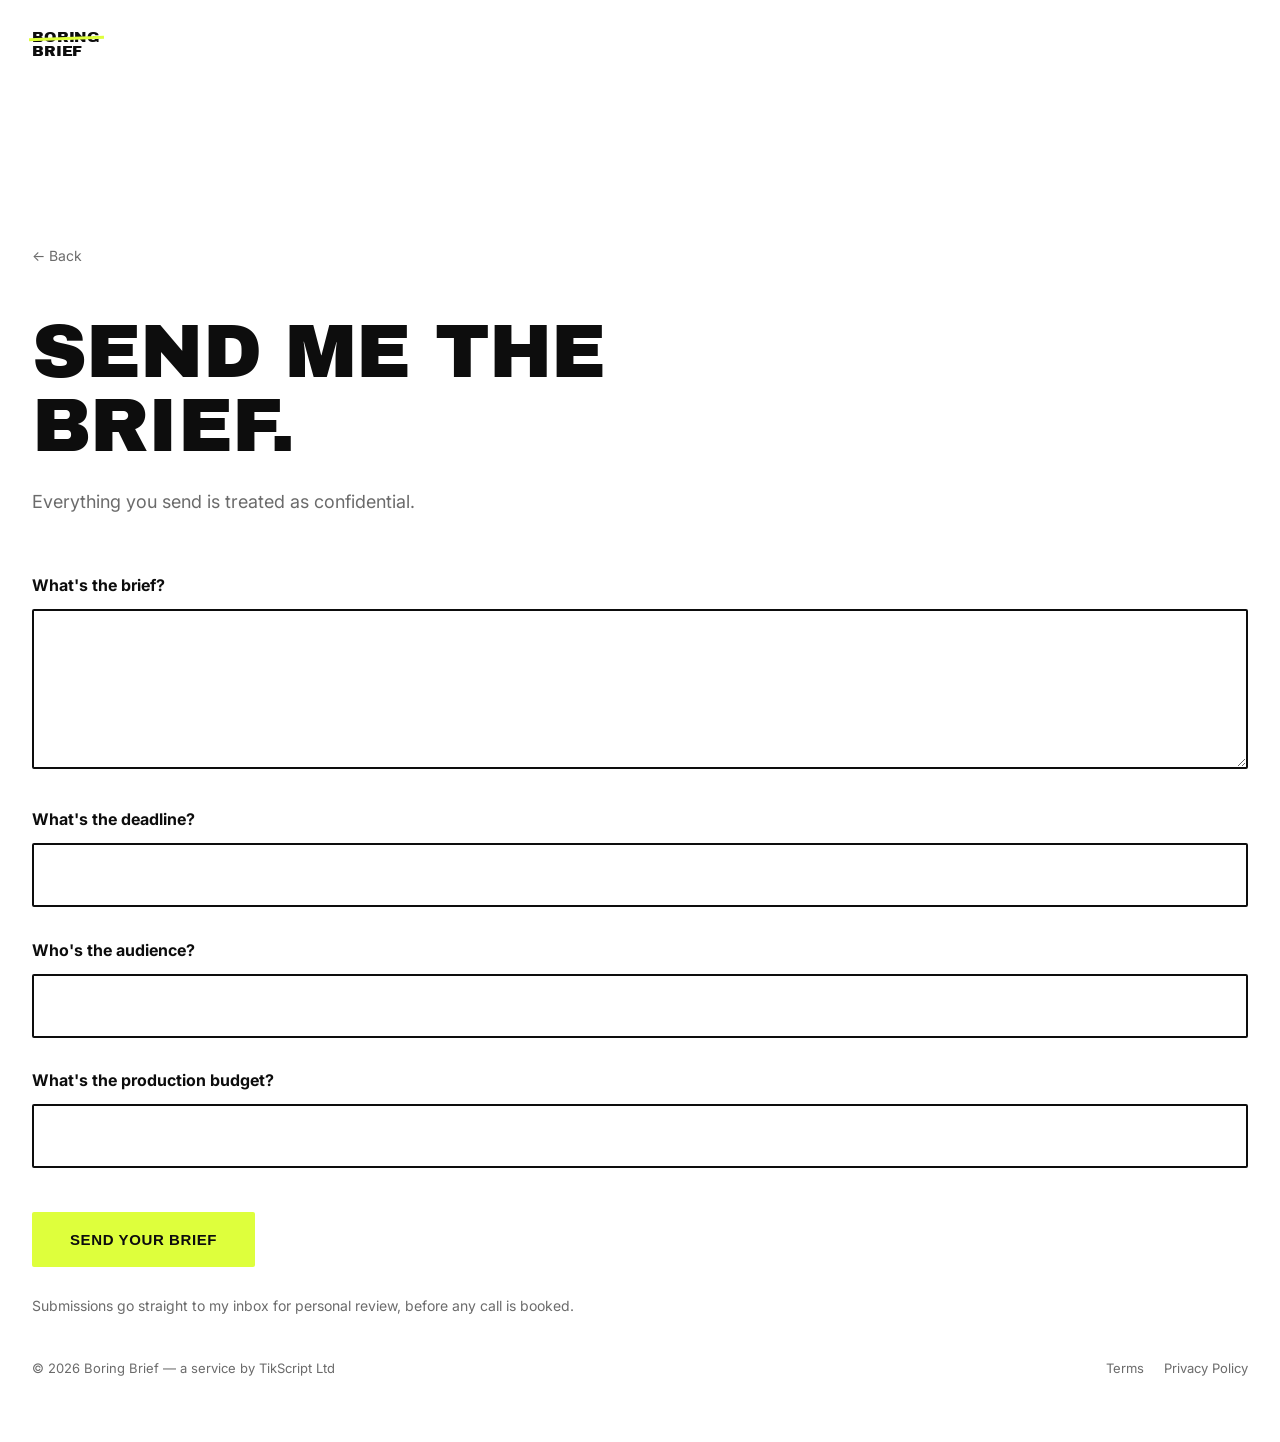
==== commit 134dcea3: "Add scroll animations, wiggle CTAs, confetti and legal pages" ====
--- a/request.html
+++ b/request.html
@@ -5,10 +5,17 @@
 <meta name="viewport" content="width=device-width, initial-scale=1">
 <title>Send me the brief — Boring Brief</title>
 <meta name="description" content="Send your brief for a 48 hour creative sprint.">
+<link rel="icon" href="favicon.ico" sizes="any">
+<link rel="icon" href="favicon-32x32.png" type="image/png" sizes="32x32">
+<link rel="icon" href="favicon-16x16.png" type="image/png" sizes="16x16">
+<link rel="apple-touch-icon" href="apple-touch-icon.png">
+<link rel="icon" href="icon-192.png" type="image/png" sizes="192x192">
+<link rel="icon" href="icon-512.png" type="image/png" sizes="512x512">
 <link rel="preconnect" href="https://fonts.googleapis.com">
 <link rel="preconnect" href="https://fonts.gstatic.com" crossorigin>
 <link href="https://fonts.googleapis.com/css2?family=Archivo+Black&family=Inter:wght@400;500;600;700;800&display=swap" rel="stylesheet">
-<link rel="stylesheet" href="styles.css?v=2026070810">
+<link rel="stylesheet" href="styles.css?v=2026070812">
+<noscript><style>.reveal{opacity:1!important;transform:none!important;}</style></noscript>
 </head>
 <body>
 
@@ -27,29 +34,29 @@
 
       <form action="https://formspree.io/f/mgojqqzw" method="POST">
 
-        <div class="field">
+        <div class="field reveal" data-delay="0">
           <label for="brief">What's the brief?</label>
           <textarea id="brief" name="What's the brief" required></textarea>
         </div>
 
-        <div class="field">
+        <div class="field reveal" data-delay="1">
           <label for="deadline">What's the deadline?</label>
           <input type="text" id="deadline" name="What's the deadline" required>
         </div>
 
-        <div class="field">
+        <div class="field reveal" data-delay="2">
           <label for="audience">Who's the audience?</label>
           <input type="text" id="audience" name="Who's the audience" required>
         </div>
 
-        <div class="field">
+        <div class="field reveal" data-delay="3">
           <label for="budget">What's the production budget?</label>
           <input type="text" id="budget" name="What's the production budget" required>
         </div>
 
         <input type="hidden" name="_subject" value="New brief via Boring Brief">
 
-        <div class="form-submit">
+        <div class="form-submit reveal" data-delay="4">
           <button type="submit" class="btn">Send your brief</button>
         </div>
       </form>
@@ -60,10 +67,15 @@
 </main>
 
 <footer class="site-footer">
-  <div class="wrap-wide">
-    &copy; 2026 Boring Brief
+  <div class="wrap-wide footer-row">
+    <span>&copy; 2026 Boring Brief &mdash; a service by TikScript Ltd</span>
+    <nav class="footer-links">
+      <a href="terms.html">Terms</a>
+      <a href="privacy.html">Privacy Policy</a>
+    </nav>
   </div>
 </footer>
 
+<script src="scroll.js?v=2026070812"></script>
 </body>
 </html>
--- a/styles.css
+++ b/styles.css
@@ -64,11 +64,135 @@
   transform: none;
 }
 
+.reveal-left {
+  opacity: 0;
+  transform: translateX(-56px);
+  transition: opacity 0.9s var(--ease), transform 0.9s var(--ease);
+  will-change: opacity, transform;
+}
+
+.reveal-left.is-visible {
+  opacity: 1;
+  transform: none;
+}
+
+.reveal-right {
+  opacity: 0;
+  transform: translateX(56px);
+  transition: opacity 0.9s var(--ease), transform 0.9s var(--ease);
+  will-change: opacity, transform;
+}
+
+.reveal-right.is-visible {
+  opacity: 1;
+  transform: none;
+}
+
+.reveal-drop {
+  opacity: 0;
+  transform: translateY(-32px);
+  transition: opacity 0.6s var(--ease), transform 0.6s cubic-bezier(0.34, 1.56, 0.64, 1);
+  will-change: opacity, transform;
+}
+
+.reveal-drop.is-visible {
+  opacity: 1;
+  transform: none;
+}
+
 @media (prefers-reduced-motion: reduce) {
-  .reveal {
+  .reveal,
+  .reveal-left,
+  .reveal-right,
+  .reveal-drop {
     opacity: 1;
     transform: none;
     transition: none;
+  }
+}
+
+/* Typewriter hero */
+
+.typewriter-cursor {
+  display: inline-block;
+  margin-left: 2px;
+  color: var(--accent);
+  opacity: 1;
+  animation: cursor-blink 0.9s step-end infinite;
+}
+
+.typing-done .typewriter-cursor {
+  animation: cursor-blink 0.9s step-end infinite;
+}
+
+@keyframes cursor-blink {
+  0%, 50% { opacity: 1; }
+  51%, 100% { opacity: 0; }
+}
+
+@media (prefers-reduced-motion: reduce) {
+  .typewriter-cursor {
+    display: none;
+  }
+}
+
+/* CTA wiggle */
+
+.btn {
+  animation: btn-wiggle 4.5s ease-in-out infinite;
+  transform-origin: 50% 90%;
+}
+
+@keyframes btn-wiggle {
+  0%, 82%, 100% { transform: rotate(0deg); }
+  84% { transform: rotate(-3deg); }
+  86% { transform: rotate(3deg); }
+  88% { transform: rotate(-3deg); }
+  90% { transform: rotate(2deg); }
+  92% { transform: rotate(0deg); }
+}
+
+.btn:hover {
+  animation-play-state: paused;
+}
+
+@media (prefers-reduced-motion: reduce) {
+  .btn {
+    animation: none;
+  }
+}
+
+/* Confetti */
+
+.product-price-wrap {
+  position: relative;
+  display: inline-block;
+}
+
+.confetti-container {
+  position: absolute;
+  inset: 0;
+  pointer-events: none;
+  overflow: visible;
+}
+
+.confetti-piece {
+  position: absolute;
+  width: 8px;
+  height: 8px;
+  background: var(--accent);
+  opacity: 0;
+  animation: confetti-burst 1.4s cubic-bezier(0.16, 0.84, 0.44, 1) forwards;
+}
+
+@keyframes confetti-burst {
+  0% {
+    opacity: 1;
+    transform: translate(-50%, -50%) rotate(0deg);
+  }
+  100% {
+    opacity: 0;
+    transform: translate(calc(-50% + var(--dx)), calc(-50% + var(--dy) + 60px)) rotate(var(--rot));
   }
 }
 
@@ -209,49 +333,86 @@
 /* CLIENT BANNER */
 
 .client-banner {
-  background: #fff;
-  border-top: 1px solid rgba(13, 13, 13, 0.08);
-  border-bottom: 1px solid rgba(13, 13, 13, 0.08);
-  padding: 64px 0;
+  background: var(--ink);
+  padding: 72px 0 64px;
+  overflow: hidden;
 }
 
 .client-banner-label {
-  font-family: "Inter", sans-serif;
-  font-size: 11px;
-  font-weight: 700;
-  letter-spacing: 0.16em;
-  text-transform: uppercase;
-  color: rgba(13, 13, 13, 0.4);
+  font-family: "Archivo Black", sans-serif;
+  text-transform: uppercase;
+  font-size: clamp(26px, 4vw, 44px);
+  color: #fff;
   text-align: center;
-  margin-bottom: 40px;
-}
-
-.client-logos {
-  display: flex;
-  flex-wrap: wrap;
+  margin-bottom: 48px;
+  position: relative;
+  padding-bottom: 24px;
+}
+
+.client-banner-label::after {
+  content: "";
+  position: absolute;
+  bottom: 0;
+  left: 50%;
+  transform: translateX(-50%);
+  width: 52px;
+  height: 5px;
+  background: var(--accent);
+}
+
+.client-marquee {
+  width: 100%;
+  overflow: hidden;
+  -webkit-mask-image: linear-gradient(90deg, transparent, #000 8%, #000 92%, transparent);
+  mask-image: linear-gradient(90deg, transparent, #000 8%, #000 92%, transparent);
+}
+
+.client-marquee-track {
+  display: flex;
   align-items: center;
-  justify-content: center;
   gap: 20px;
+  width: max-content;
+  animation: client-marquee 32s linear infinite;
+}
+
+.client-marquee:hover .client-marquee-track {
+  animation-play-state: paused;
+}
+
+@keyframes client-marquee {
+  from {
+    transform: translateX(0);
+  }
+  to {
+    transform: translateX(-50%);
+  }
 }
 
 .client-logo-chip {
   background: #fff;
-  border: 1px solid rgba(13, 13, 13, 0.1);
   border-radius: 8px;
   padding: 22px 36px;
   height: 128px;
+  min-width: 200px;
   display: flex;
   align-items: center;
   justify-content: center;
+  flex-shrink: 0;
 }
 
 .client-logo-chip img {
   max-height: 76px;
-  max-width: 220px;
+  max-width: 180px;
   width: auto;
   height: auto;
   object-fit: contain;
   display: block;
+}
+
+@media (prefers-reduced-motion: reduce) {
+  .client-marquee-track {
+    animation: none;
+  }
 }
 
 /* SCENE 2 — PROBLEM */
@@ -1027,6 +1188,35 @@
   text-align: center;
 }
 
+.footer-row {
+  display: flex;
+  flex-direction: column;
+  align-items: center;
+  gap: 12px;
+}
+
+@media (min-width: 640px) {
+  .footer-row {
+    flex-direction: row;
+    justify-content: space-between;
+  }
+}
+
+.footer-links {
+  display: flex;
+  gap: 20px;
+}
+
+.footer-links a {
+  color: var(--muted);
+  text-decoration: none;
+}
+
+.footer-links a:hover {
+  color: var(--ink);
+  text-decoration: underline;
+}
+
 /* Intake form page */
 
 .form-page {
@@ -1101,3 +1291,40 @@
 .back-link:hover {
   color: var(--ink);
 }
+
+/* Legal pages */
+
+.legal-page {
+  padding-top: 160px;
+  padding-bottom: 80px;
+  min-height: 100vh;
+}
+
+.legal-wrap {
+  max-width: 760px;
+}
+
+.legal-body {
+  margin-top: 24px;
+}
+
+.legal-body h2 {
+  font-size: 18px;
+  margin: 40px 0 12px;
+}
+
+.legal-body h2:first-child {
+  margin-top: 0;
+}
+
+.legal-body p {
+  font-family: "Inter", sans-serif;
+  font-size: 16px;
+  line-height: 1.7;
+  color: var(--muted);
+  margin-bottom: 4px;
+}
+
+.legal-body a {
+  color: var(--ink);
+}
